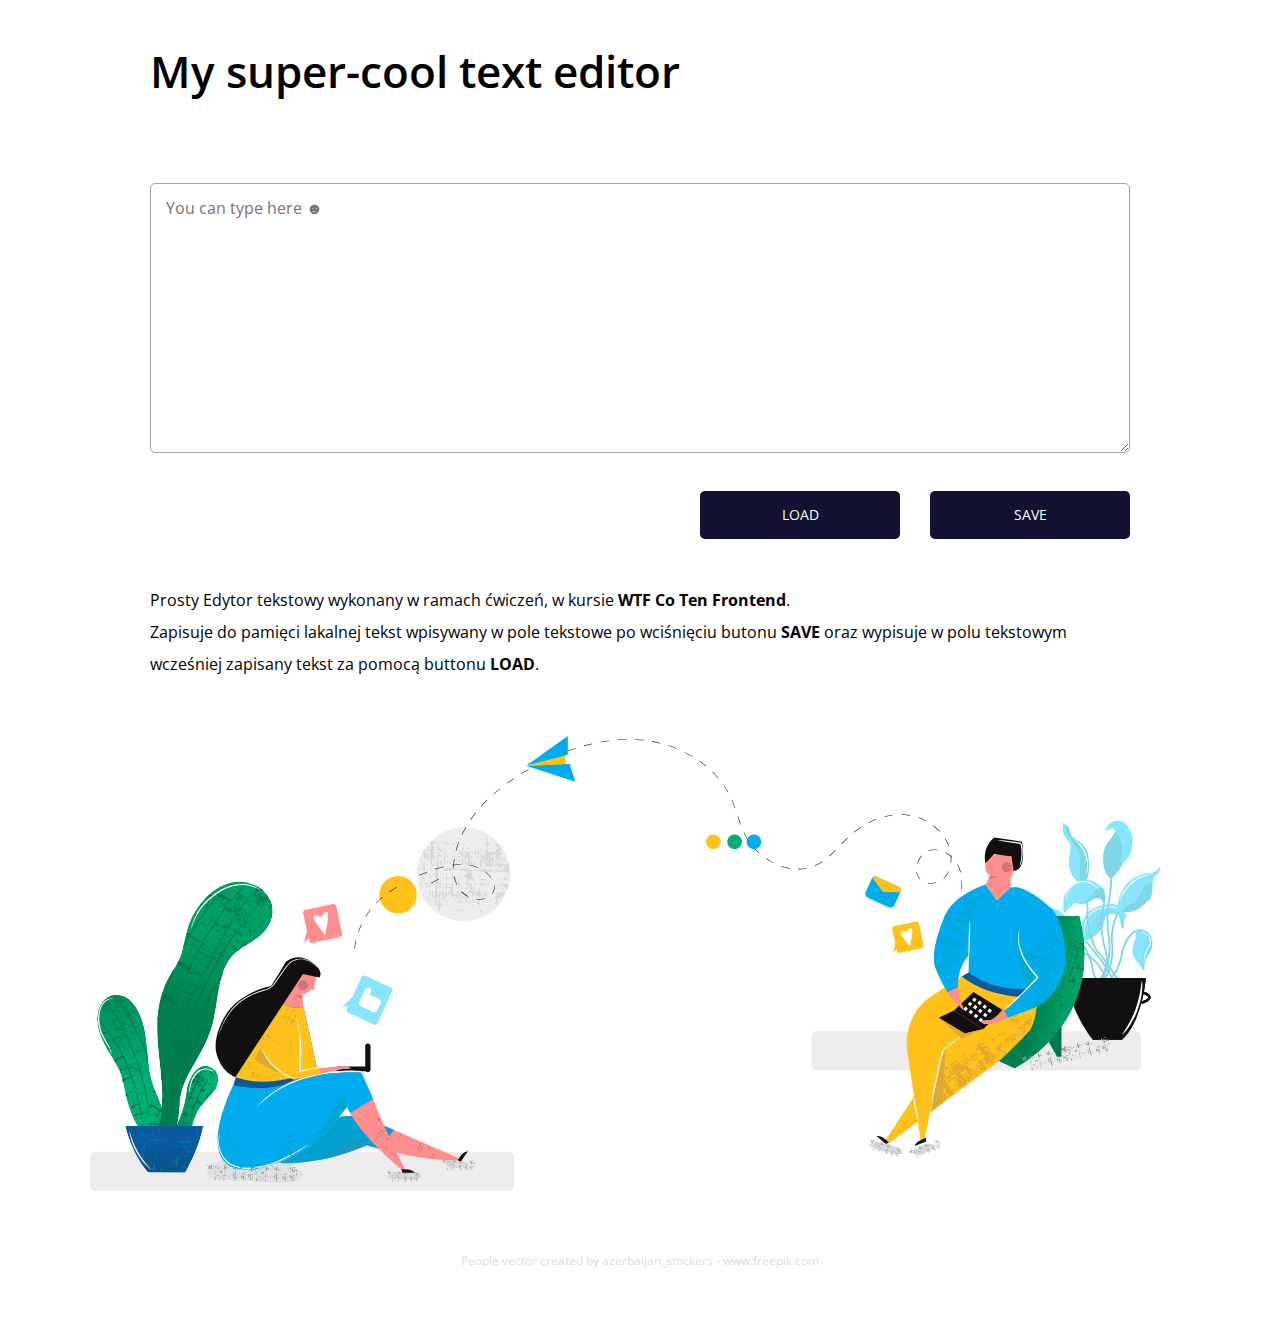
==== index.html @ bf1728b8 "Updates" ====
<!DOCTYPE html>
<html lang="en">
   <head>
      <meta charset="UTF-8" />
      <meta name="viewport" content="width=device-width, initial-scale=1.0" />
      <meta http-equiv="X-UA-Compatible" content="ie=edge" />
      <title>Site title</title>
      <meta name="description" content="Description" />

      <!-- Title -->
      <meta property="og:title" content="" />
      <!-- OPTIONAL description. 2-4 sentences. -->
      <meta property="og:description" content="" />
      <!-- full url with http(s) ie. https://maciejkorsan.github.io/my-repo/ -->
      <meta property="og:url" content="" />
      <!-- full url to the image with http(s) ie. https://maciejkorsan.github.io/my-repo/assets/img/fb.png. Facebook suggests at least 1200 x 630. -->
      <meta
         property="og:image"
         content="https://maciejkorsan.com/wtf-gulp-starter/assets/img/cover.png"
      />

      <link rel="manifest" href="manifest.json" />
      <meta name="apple-mobile-web-app-capable" content="yes" />
      <link rel="apple-touch-icon" sizes="192x192" href="assets/pwa/icons/icon-192x192.png" />

      <link rel="icon" type="image/png" href="assets/pwa/icons/icon-192x192.png" />

      <link rel="stylesheet" href="css/main.css" />
   </head>
   <body>
      <main>
         <header><h1 class="header__title">My super-cool text editor</h1></header>
         <section class="editor">
            <div class="editor__wrap">
               <textarea placeholder="You can type here ☻"></textarea>
            </div>
            <div class="editor__buttons">
               <button class="btn-load">load</button>
               <button class="btn-save">save</button>
            </div>
            <div class="editor__description">
               <p>
                  Prosty Edytor tekstowy wykonany w ramach ćwiczeń, w kursie
                  <strong>WTF Co Ten Frontend</strong>. <BR />Zapisuje do pamięci lakalnej tekst
                  wpisywany w pole tekstowe po wciśnięciu butonu <strong>SAVE</strong> oraz wypisuje
                  w polu tekstowym wcześniej zapisany tekst za pomocą buttonu <strong>LOAD</strong>.
               </p>
            </div>
         </section>
         <img src="assets/img/edytor_bottom.svg" alt="" />
      </main>
      <a href="https://www.freepik.com/free-photos-vectors/people"
         >People vector created by azerbaijan_stockers - www.freepik.com</a
      >
      <script src="js/main.js"></script>
   </body>
</html>
---- css/main.css ----
/*! normalize.css v8.0.1 | MIT License | github.com/necolas/normalize.css */
/* Document
   ========================================================================== */
/**
 * 1. Correct the line height in all browsers.
 * 2. Prevent adjustments of font size after orientation changes in iOS.
 */
@import url("https://fonts.googleapis.com/css?family=Open+Sans:400,600,700&display=swap&subset=latin-ext");
html {
  line-height: 1.15;
  /* 1 */
  -webkit-text-size-adjust: 100%;
  /* 2 */ }

/* Sections
   ========================================================================== */
/**
 * Remove the margin in all browsers.
 */
body {
  margin: 0; }

/**
 * Render the `main` element consistently in IE.
 */
main {
  display: block; }

/**
 * Correct the font size and margin on `h1` elements within `section` and
 * `article` contexts in Chrome, Firefox, and Safari.
 */
h1 {
  font-size: 2em;
  margin: 0.67em 0; }

/* Grouping content
   ========================================================================== */
/**
 * 1. Add the correct box sizing in Firefox.
 * 2. Show the overflow in Edge and IE.
 */
hr {
  -webkit-box-sizing: content-box;
          box-sizing: content-box;
  /* 1 */
  height: 0;
  /* 1 */
  overflow: visible;
  /* 2 */ }

/**
 * 1. Correct the inheritance and scaling of font size in all browsers.
 * 2. Correct the odd `em` font sizing in all browsers.
 */
pre {
  font-family: monospace, monospace;
  /* 1 */
  font-size: 1em;
  /* 2 */ }

/* Text-level semantics
   ========================================================================== */
/**
 * Remove the gray background on active links in IE 10.
 */
a {
  background-color: transparent; }

/**
 * 1. Remove the bottom border in Chrome 57-
 * 2. Add the correct text decoration in Chrome, Edge, IE, Opera, and Safari.
 */
abbr[title] {
  border-bottom: none;
  /* 1 */
  text-decoration: underline;
  /* 2 */
  -webkit-text-decoration: underline dotted;
          text-decoration: underline dotted;
  /* 2 */ }

/**
 * Add the correct font weight in Chrome, Edge, and Safari.
 */
b,
strong {
  font-weight: bolder; }

/**
 * 1. Correct the inheritance and scaling of font size in all browsers.
 * 2. Correct the odd `em` font sizing in all browsers.
 */
code,
kbd,
samp {
  font-family: monospace, monospace;
  /* 1 */
  font-size: 1em;
  /* 2 */ }

/**
 * Add the correct font size in all browsers.
 */
small {
  font-size: 80%; }

/**
 * Prevent `sub` and `sup` elements from affecting the line height in
 * all browsers.
 */
sub,
sup {
  font-size: 75%;
  line-height: 0;
  position: relative;
  vertical-align: baseline; }

sub {
  bottom: -0.25em; }

sup {
  top: -0.5em; }

/* Embedded content
   ========================================================================== */
/**
 * Remove the border on images inside links in IE 10.
 */
img {
  border-style: none; }

/* Forms
   ========================================================================== */
/**
 * 1. Change the font styles in all browsers.
 * 2. Remove the margin in Firefox and Safari.
 */
button,
input,
optgroup,
select,
textarea {
  font-family: inherit;
  /* 1 */
  font-size: 100%;
  /* 1 */
  line-height: 1.15;
  /* 1 */
  margin: 0;
  /* 2 */ }

/**
 * Show the overflow in IE.
 * 1. Show the overflow in Edge.
 */
button,
input {
  /* 1 */
  overflow: visible; }

/**
 * Remove the inheritance of text transform in Edge, Firefox, and IE.
 * 1. Remove the inheritance of text transform in Firefox.
 */
button,
select {
  /* 1 */
  text-transform: none; }

/**
 * Correct the inability to style clickable types in iOS and Safari.
 */
button,
[type="button"],
[type="reset"],
[type="submit"] {
  -webkit-appearance: button; }

/**
 * Remove the inner border and padding in Firefox.
 */
button::-moz-focus-inner,
[type="button"]::-moz-focus-inner,
[type="reset"]::-moz-focus-inner,
[type="submit"]::-moz-focus-inner {
  border-style: none;
  padding: 0; }

/**
 * Restore the focus styles unset by the previous rule.
 */
button:-moz-focusring,
[type="button"]:-moz-focusring,
[type="reset"]:-moz-focusring,
[type="submit"]:-moz-focusring {
  outline: 1px dotted ButtonText; }

/**
 * Correct the padding in Firefox.
 */
fieldset {
  padding: 0.35em 0.75em 0.625em; }

/**
 * 1. Correct the text wrapping in Edge and IE.
 * 2. Correct the color inheritance from `fieldset` elements in IE.
 * 3. Remove the padding so developers are not caught out when they zero out
 *    `fieldset` elements in all browsers.
 */
legend {
  -webkit-box-sizing: border-box;
          box-sizing: border-box;
  /* 1 */
  color: inherit;
  /* 2 */
  display: table;
  /* 1 */
  max-width: 100%;
  /* 1 */
  padding: 0;
  /* 3 */
  white-space: normal;
  /* 1 */ }

/**
 * Add the correct vertical alignment in Chrome, Firefox, and Opera.
 */
progress {
  vertical-align: baseline; }

/**
 * Remove the default vertical scrollbar in IE 10+.
 */
textarea {
  overflow: auto; }

/**
 * 1. Add the correct box sizing in IE 10.
 * 2. Remove the padding in IE 10.
 */
[type="checkbox"],
[type="radio"] {
  -webkit-box-sizing: border-box;
          box-sizing: border-box;
  /* 1 */
  padding: 0;
  /* 2 */ }

/**
 * Correct the cursor style of increment and decrement buttons in Chrome.
 */
[type="number"]::-webkit-inner-spin-button,
[type="number"]::-webkit-outer-spin-button {
  height: auto; }

/**
 * 1. Correct the odd appearance in Chrome and Safari.
 * 2. Correct the outline style in Safari.
 */
[type="search"] {
  -webkit-appearance: textfield;
  /* 1 */
  outline-offset: -2px;
  /* 2 */ }

/**
 * Remove the inner padding in Chrome and Safari on macOS.
 */
[type="search"]::-webkit-search-decoration {
  -webkit-appearance: none; }

/**
 * 1. Correct the inability to style clickable types in iOS and Safari.
 * 2. Change font properties to `inherit` in Safari.
 */
::-webkit-file-upload-button {
  -webkit-appearance: button;
  /* 1 */
  font: inherit;
  /* 2 */ }

/* Interactive
   ========================================================================== */
/*
 * Add the correct display in Edge, IE 10+, and Firefox.
 */
details {
  display: block; }

/*
 * Add the correct display in all browsers.
 */
summary {
  display: list-item; }

/* Misc
   ========================================================================== */
/**
 * Add the correct display in IE 10+.
 */
template {
  display: none; }

/**
 * Add the correct display in IE 10.
 */
[hidden] {
  display: none; }

html {
  -webkit-box-sizing: border-box;
          box-sizing: border-box; }

*,
*:before,
*:after {
  -webkit-box-sizing: inherit;
          box-sizing: inherit; }

body {
  font-family: 'Open Sans', sans-serif; }

.header__title {
  font-size: 44px;
  line-height: 64px;
  font-weight: 600; }

main {
  max-width: 100%;
  margin: 0 auto;
  width: 1100px; }
  main header {
    padding: 10px 60px; }
  main .editor {
    width: 100%;
    padding: 40px 60px; }
    main .editor__wrap textarea {
      width: 100%;
      height: 270px;
      max-height: 810px;
      border: #a1a4b1 1px solid;
      border-radius: 5px;
      padding: 15px; }
    main .editor__buttons {
      display: -webkit-box;
      display: -ms-flexbox;
      display: flex;
      -webkit-box-pack: end;
          -ms-flex-pack: end;
              justify-content: flex-end; }
      main .editor__buttons button {
        text-transform: uppercase;
        color: #fff;
        font-size: 14px;
        line-height: 16px;
        padding: 16px;
        width: 200px;
        text-align: center;
        border-radius: 5px;
        background: #121232;
        border: none;
        margin-left: 30px;
        margin-top: 35px;
        -webkit-transition: 0.45s;
        -o-transition: 0.45s;
        transition: 0.45s; }
      main .editor__buttons button:hover {
        background: #3fa9f5; }
    main .editor__description {
      margin-top: 45px; }
      main .editor__description p {
        font-size: 16px;
        line-height: 32px; }

img {
  max-width: 100%; }

a {
  margin: 0 auto;
  margin-top: 60px;
  margin-bottom: 60px;
  font-size: 12px;
  color: #ddd;
  text-decoration: none;
  display: block;
  text-align: center; }

/*# sourceMappingURL=main.css.map */
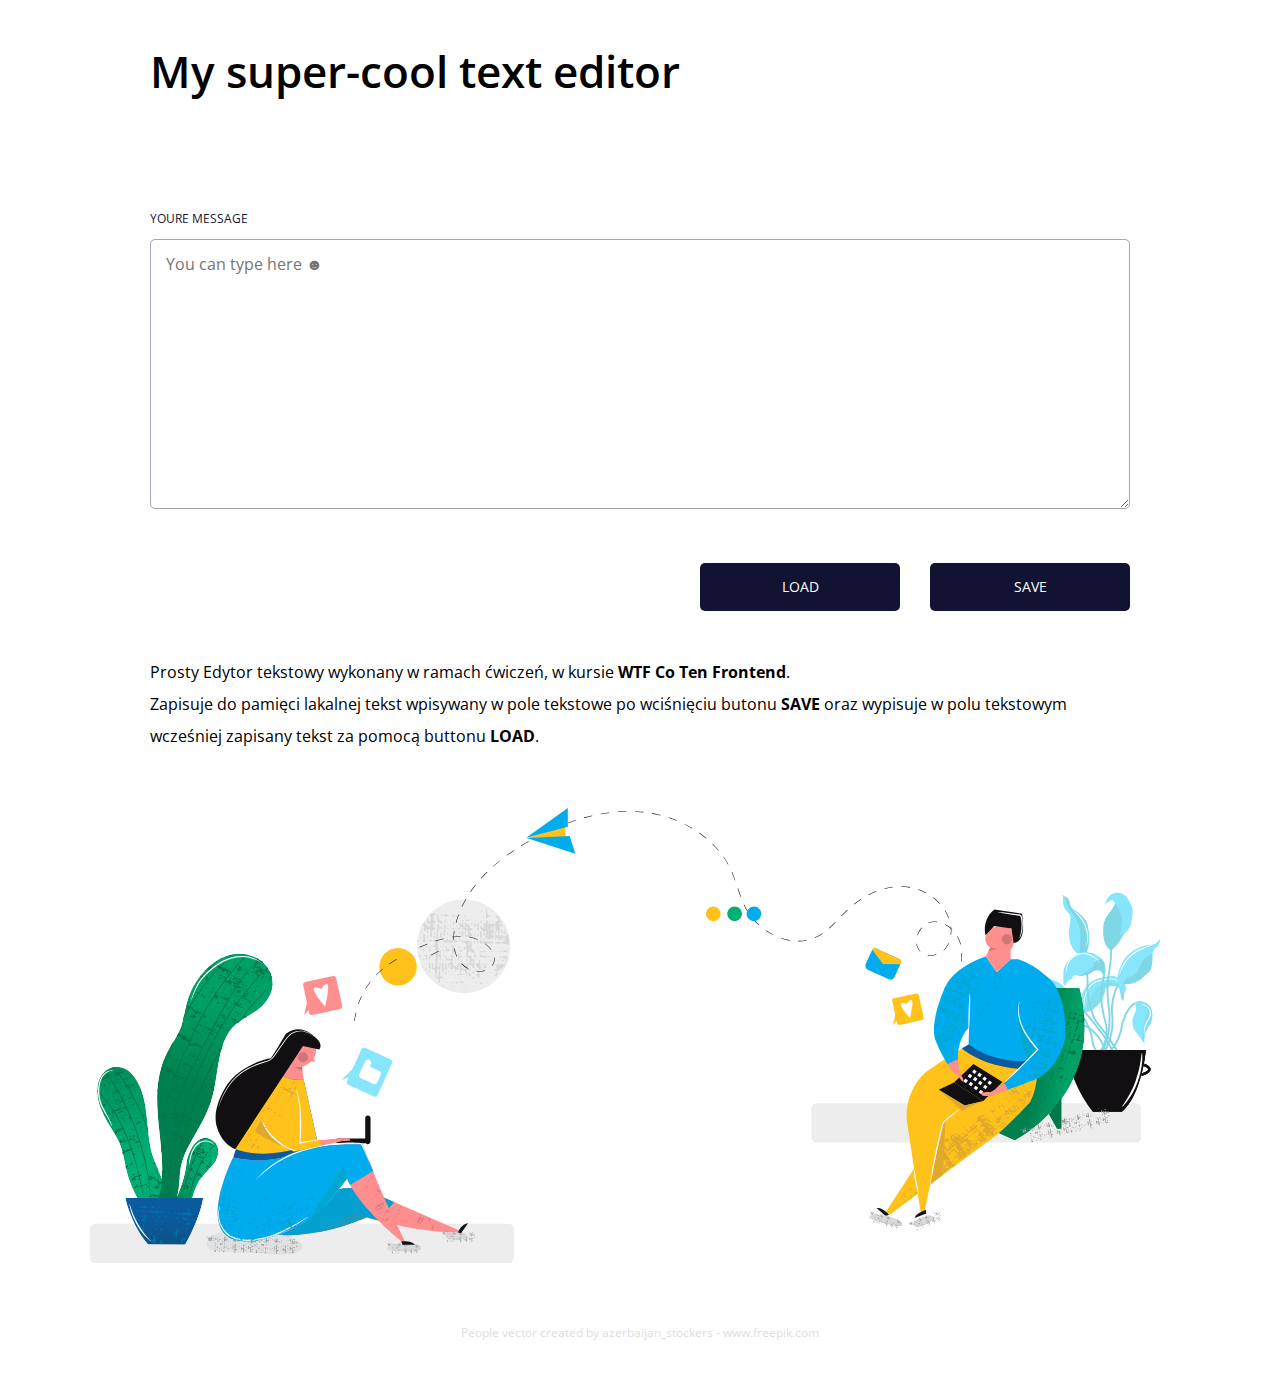
==== commit e0bffbd6: "Updates" ====
--- a/index.html
+++ b/index.html
@@ -31,13 +31,18 @@
       <main>
          <header><h1 class="header__title">My super-cool text editor</h1></header>
          <section class="editor">
-            <div class="editor__wrap">
-               <textarea placeholder="You can type here ☻"></textarea>
-            </div>
-            <div class="editor__buttons">
-               <button class="btn-load">load</button>
-               <button class="btn-save">save</button>
-            </div>
+            <form class="editor__wrap">
+               <p>
+                  <label for="message">Youre message</label>
+                  <textarea id="message" placeholder="You can type here ☻"></textarea>
+               </p>
+
+               <div class="editor__buttons">
+                  <button class="btn-load">load</button>
+                  <button class="btn-save">save</button>
+               </div>
+            </form>
+
             <div class="editor__description">
                <p>
                   Prosty Edytor tekstowy wykonany w ramach ćwiczeń, w kursie
--- a/css/main.css
+++ b/css/main.css
@@ -335,6 +335,11 @@
   main .editor {
     width: 100%;
     padding: 40px 60px; }
+    main .editor__wrap label {
+      font-size: 12px;
+      color: #121232;
+      text-transform: uppercase;
+      line-height: 40px; }
     main .editor__wrap textarea {
       width: 100%;
       height: 270px;
